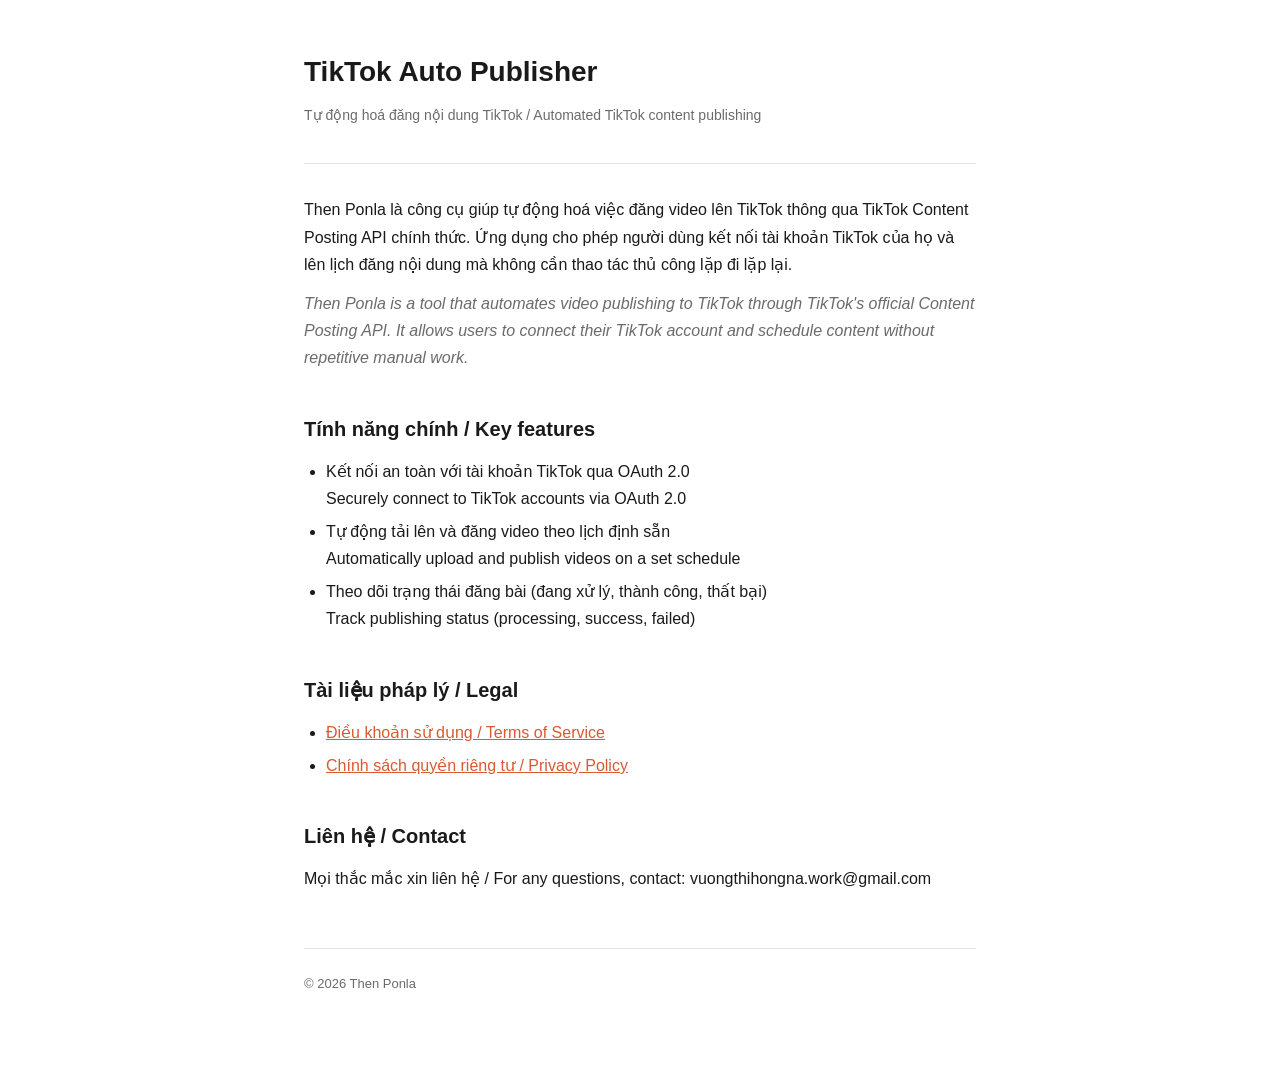
==== index.html @ 35792cd2 "Add files via upload upload terms" ====
<!DOCTYPE html>
<html lang="vi">
<head>
<meta charset="UTF-8">
<meta name="viewport" content="width=device-width, initial-scale=1.0">
<title>TikTok Auto Publisher</title>
<link rel="stylesheet" href="style.css">
</head>
<body>
<div class="wrap">
  <header class="page">
    <h1>TikTok Auto Publisher</h1>
    <p class="updated">Tự động hoá đăng nội dung TikTok / Automated TikTok content publishing</p>
  </header>

  <p>Then Ponla là công cụ giúp tự động hoá việc đăng video lên TikTok thông qua TikTok Content Posting API chính thức. Ứng dụng cho phép người dùng kết nối tài khoản TikTok của họ và lên lịch đăng nội dung mà không cần thao tác thủ công lặp đi lặp lại.</p>
  <p class="en">Then Ponla is a tool that automates video publishing to TikTok through TikTok's official Content Posting API. It allows users to connect their TikTok account and schedule content without repetitive manual work.</p>

  <h2>Tính năng chính / Key features</h2>
  <ul>
    <li>Kết nối an toàn với tài khoản TikTok qua OAuth 2.0<br><span class="en">Securely connect to TikTok accounts via OAuth 2.0</span></li>
    <li>Tự động tải lên và đăng video theo lịch định sẵn<br><span class="en">Automatically upload and publish videos on a set schedule</span></li>
    <li>Theo dõi trạng thái đăng bài (đang xử lý, thành công, thất bại)<br><span class="en">Track publishing status (processing, success, failed)</span></li>
  </ul>

  <h2>Tài liệu pháp lý / Legal</h2>
  <ul>
    <li><a href="terms.html">Điều khoản sử dụng / Terms of Service</a></li>
    <li><a href="privacy.html">Chính sách quyền riêng tư / Privacy Policy</a></li>
  </ul>

  <h2>Liên hệ / Contact</h2>
  <p>Mọi thắc mắc xin liên hệ / For any questions, contact: vuongthihongna.work@gmail.com</p>

  <footer class="page">
    &copy; 2026 Then Ponla
  </footer>
</div>
</body>
</html>
---- style.css ----
:root {
  --text: #1a1a1a;
  --muted: #6b6b6b;
  --border: #e3e3e0;
  --bg: #ffffff;
  --accent: #d85a30;
}
* { box-sizing: border-box; }
body {
  margin: 0;
  font-family: -apple-system, BlinkMacSystemFont, "Segoe UI", Helvetica, Arial, sans-serif;
  color: var(--text);
  background: var(--bg);
  line-height: 1.7;
}
.wrap {
  max-width: 720px;
  margin: 0 auto;
  padding: 48px 24px 96px;
}
header.page {
  margin-bottom: 32px;
  padding-bottom: 24px;
  border-bottom: 1px solid var(--border);
}
header.page h1 {
  font-size: 28px;
  font-weight: 600;
  margin: 0 0 8px;
}
header.page .updated {
  color: var(--muted);
  font-size: 14px;
}
nav.crumbs {
  font-size: 14px;
  margin-bottom: 24px;
}
nav.crumbs a {
  color: var(--accent);
  text-decoration: none;
}
nav.crumbs a:hover { text-decoration: underline; }
h2 {
  font-size: 20px;
  font-weight: 600;
  margin-top: 40px;
  margin-bottom: 12px;
}
p { margin: 0 0 12px; }
p.en {
  color: var(--muted);
  font-style: italic;
}
ul { margin: 0 0 12px; padding-left: 22px; }
li { margin-bottom: 6px; }
a { color: var(--accent); }
footer.page {
  margin-top: 56px;
  padding-top: 24px;
  border-top: 1px solid var(--border);
  color: var(--muted);
  font-size: 13px;
}
.placeholder {
  background: #fdf3ea;
  color: #854f0b;
  padding: 1px 4px;
  border-radius: 3px;
}
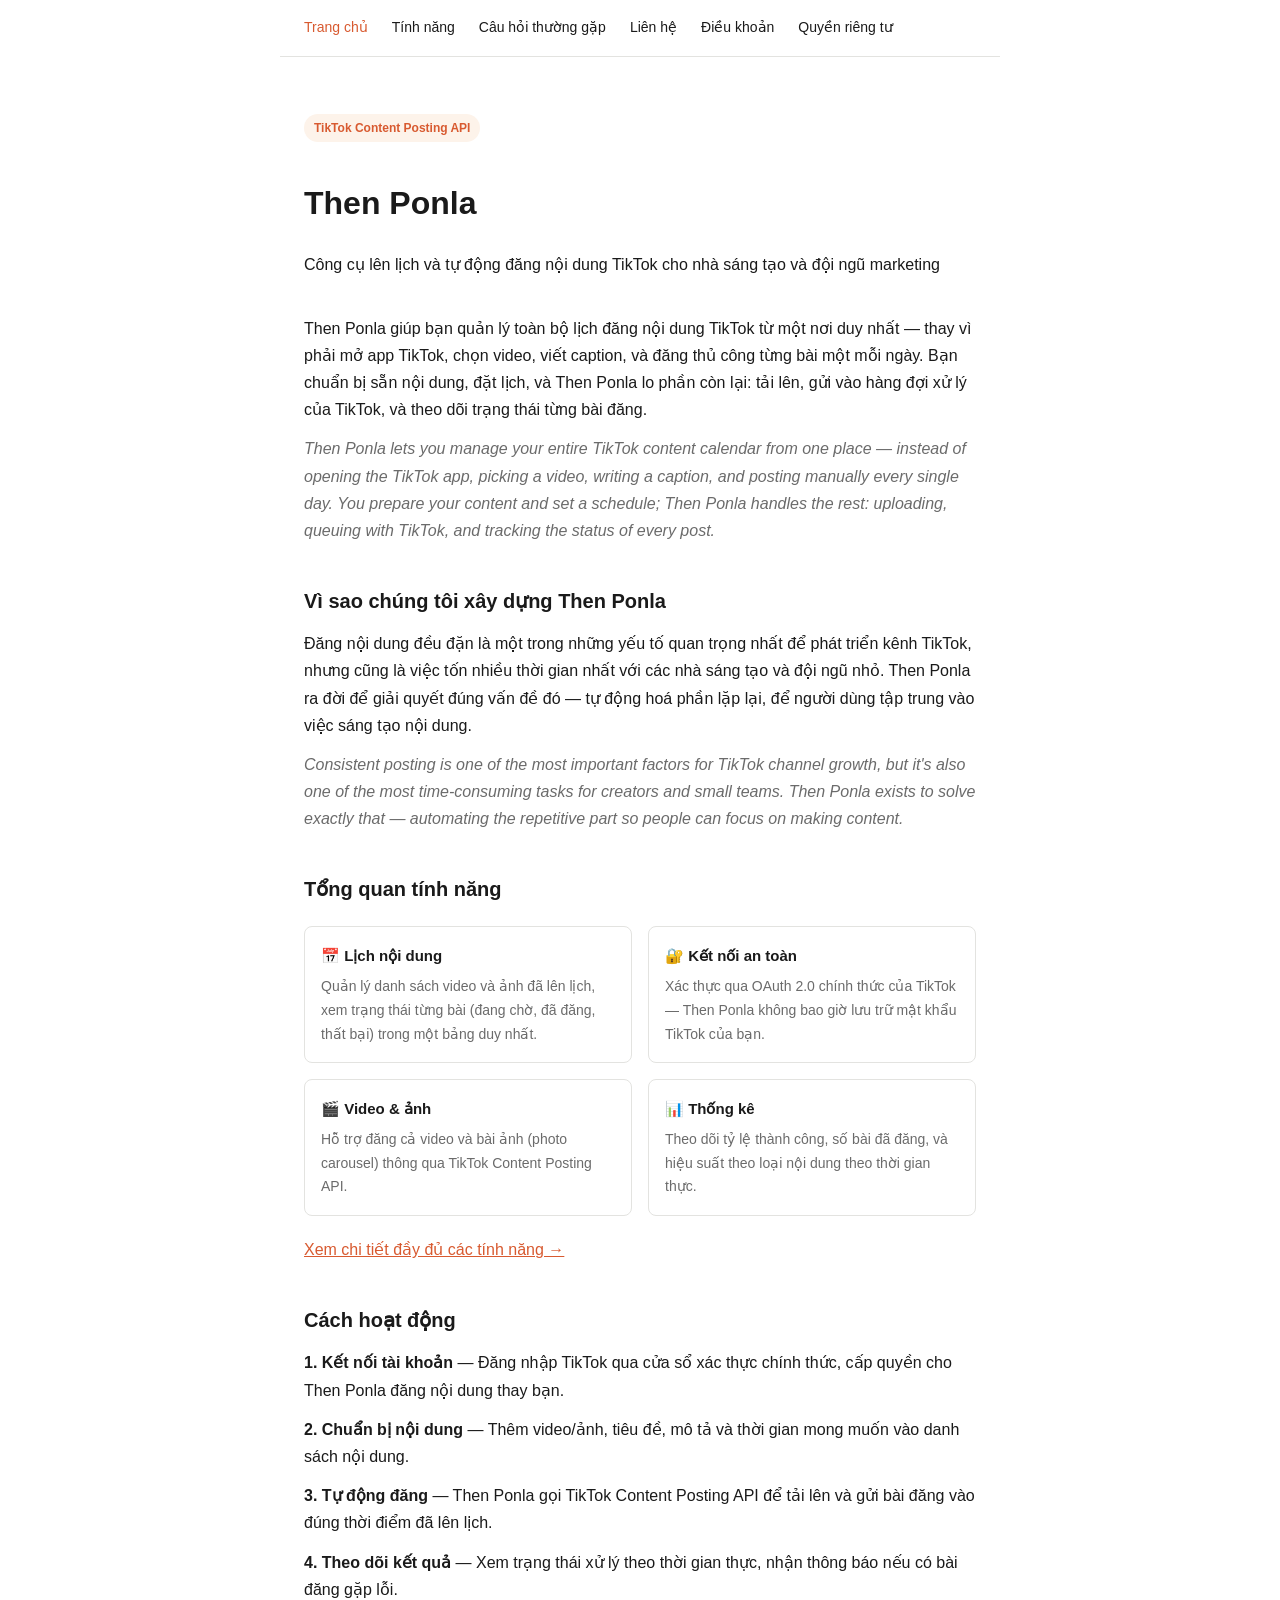
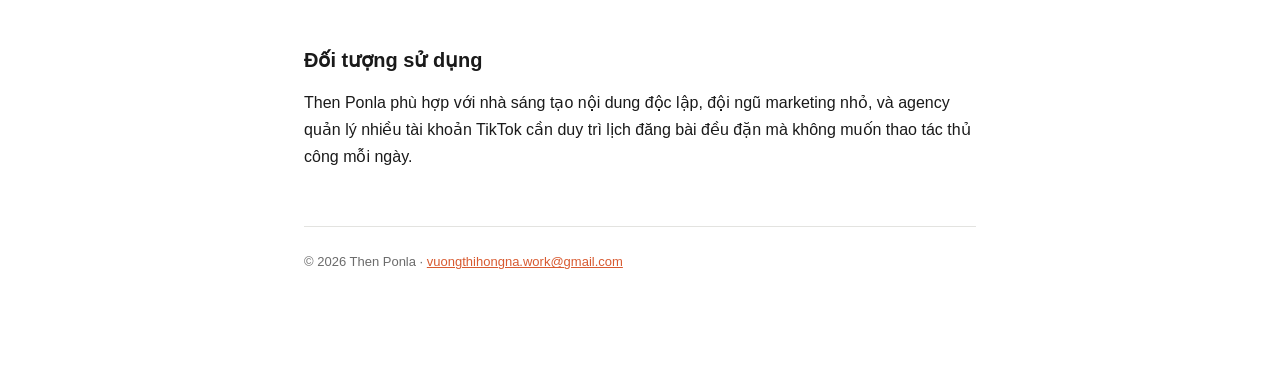
==== commit db91eeb7: "Add files via upload" ====
--- a/index.html
+++ b/index.html
@@ -3,37 +3,65 @@
 <head>
 <meta charset="UTF-8">
 <meta name="viewport" content="width=device-width, initial-scale=1.0">
-<title>TikTok Auto Publisher</title>
+<title>Then Ponla — TikTok Content Scheduling</title>
+<meta name="description" content="Then Ponla is a scheduling tool that helps creators plan, queue, and publish TikTok videos and photo posts automatically via TikTok's official Content Posting API.">
 <link rel="stylesheet" href="style.css">
 </head>
 <body>
+<nav class="sitenav">
+  <a href="index.html" class="active">Trang chủ</a>
+  <a href="features.html">Tính năng</a>
+  <a href="faq.html">Câu hỏi thường gặp</a>
+  <a href="contact.html">Liên hệ</a>
+  <a href="terms.html">Điều khoản</a>
+  <a href="privacy.html">Quyền riêng tư</a>
+</nav>
 <div class="wrap">
-  <header class="page">
-    <h1>TikTok Auto Publisher</h1>
-    <p class="updated">Tự động hoá đăng nội dung TikTok / Automated TikTok content publishing</p>
-  </header>
+  <div class="hero">
+    <span class="badge">TikTok Content Posting API</span>
+    <h1>Then Ponla</h1>
+    <p class="updated">Công cụ lên lịch và tự động đăng nội dung TikTok cho nhà sáng tạo và đội ngũ marketing</p>
+  </div>
 
-  <p>Then Ponla là công cụ giúp tự động hoá việc đăng video lên TikTok thông qua TikTok Content Posting API chính thức. Ứng dụng cho phép người dùng kết nối tài khoản TikTok của họ và lên lịch đăng nội dung mà không cần thao tác thủ công lặp đi lặp lại.</p>
-  <p class="en">Then Ponla is a tool that automates video publishing to TikTok through TikTok's official Content Posting API. It allows users to connect their TikTok account and schedule content without repetitive manual work.</p>
+  <p>Then Ponla giúp bạn quản lý toàn bộ lịch đăng nội dung TikTok từ một nơi duy nhất — thay vì phải mở app TikTok, chọn video, viết caption, và đăng thủ công từng bài một mỗi ngày. Bạn chuẩn bị sẵn nội dung, đặt lịch, và Then Ponla lo phần còn lại: tải lên, gửi vào hàng đợi xử lý của TikTok, và theo dõi trạng thái từng bài đăng.</p>
+  <p class="en">Then Ponla lets you manage your entire TikTok content calendar from one place — instead of opening the TikTok app, picking a video, writing a caption, and posting manually every single day. You prepare your content and set a schedule; Then Ponla handles the rest: uploading, queuing with TikTok, and tracking the status of every post.</p>
 
-  <h2>Tính năng chính / Key features</h2>
-  <ul>
-    <li>Kết nối an toàn với tài khoản TikTok qua OAuth 2.0<br><span class="en">Securely connect to TikTok accounts via OAuth 2.0</span></li>
-    <li>Tự động tải lên và đăng video theo lịch định sẵn<br><span class="en">Automatically upload and publish videos on a set schedule</span></li>
-    <li>Theo dõi trạng thái đăng bài (đang xử lý, thành công, thất bại)<br><span class="en">Track publishing status (processing, success, failed)</span></li>
-  </ul>
+  <h2>Vì sao chúng tôi xây dựng Then Ponla</h2>
+  <p>Đăng nội dung đều đặn là một trong những yếu tố quan trọng nhất để phát triển kênh TikTok, nhưng cũng là việc tốn nhiều thời gian nhất với các nhà sáng tạo và đội ngũ nhỏ. Then Ponla ra đời để giải quyết đúng vấn đề đó — tự động hoá phần lặp lại, để người dùng tập trung vào việc sáng tạo nội dung.</p>
+  <p class="en">Consistent posting is one of the most important factors for TikTok channel growth, but it's also one of the most time-consuming tasks for creators and small teams. Then Ponla exists to solve exactly that — automating the repetitive part so people can focus on making content.</p>
 
-  <h2>Tài liệu pháp lý / Legal</h2>
-  <ul>
-    <li><a href="terms.html">Điều khoản sử dụng / Terms of Service</a></li>
-    <li><a href="privacy.html">Chính sách quyền riêng tư / Privacy Policy</a></li>
-  </ul>
+  <h2>Tổng quan tính năng</h2>
+  <div class="feature-grid">
+    <div class="feature-card">
+      <h3>📅 Lịch nội dung</h3>
+      <p>Quản lý danh sách video và ảnh đã lên lịch, xem trạng thái từng bài (đang chờ, đã đăng, thất bại) trong một bảng duy nhất.</p>
+    </div>
+    <div class="feature-card">
+      <h3>🔐 Kết nối an toàn</h3>
+      <p>Xác thực qua OAuth 2.0 chính thức của TikTok — Then Ponla không bao giờ lưu trữ mật khẩu TikTok của bạn.</p>
+    </div>
+    <div class="feature-card">
+      <h3>🎬 Video &amp; ảnh</h3>
+      <p>Hỗ trợ đăng cả video và bài ảnh (photo carousel) thông qua TikTok Content Posting API.</p>
+    </div>
+    <div class="feature-card">
+      <h3>📊 Thống kê</h3>
+      <p>Theo dõi tỷ lệ thành công, số bài đã đăng, và hiệu suất theo loại nội dung theo thời gian thực.</p>
+    </div>
+  </div>
+  <p><a href="features.html">Xem chi tiết đầy đủ các tính năng →</a></p>
 
-  <h2>Liên hệ / Contact</h2>
-  <p>Mọi thắc mắc xin liên hệ / For any questions, contact: vuongthihongna.work@gmail.com</p>
+  <h2>Cách hoạt động</h2>
+  <p><strong>1. Kết nối tài khoản</strong> — Đăng nhập TikTok qua cửa sổ xác thực chính thức, cấp quyền cho Then Ponla đăng nội dung thay bạn.</p>
+  <p><strong>2. Chuẩn bị nội dung</strong> — Thêm video/ảnh, tiêu đề, mô tả và thời gian mong muốn vào danh sách nội dung.</p>
+  <p><strong>3. Tự động đăng</strong> — Then Ponla gọi TikTok Content Posting API để tải lên và gửi bài đăng vào đúng thời điểm đã lên lịch.</p>
+  <p><strong>4. Theo dõi kết quả</strong> — Xem trạng thái xử lý theo thời gian thực, nhận thông báo nếu có bài đăng gặp lỗi.</p>
+
+  <h2>Đối tượng sử dụng</h2>
+  <p>Then Ponla phù hợp với nhà sáng tạo nội dung độc lập, đội ngũ marketing nhỏ, và agency quản lý nhiều tài khoản TikTok cần duy trì lịch đăng bài đều đặn mà không muốn thao tác thủ công mỗi ngày.</p>
 
   <footer class="page">
-    &copy; 2026 Then Ponla
+    &copy; 2026 Then Ponla · <a href="contact.html">vuongthihongna.work@gmail.com</a>
   </footer>
 </div>
 </body>
--- a/style.css
+++ b/style.css
@@ -68,3 +68,66 @@
   padding: 1px 4px;
   border-radius: 3px;
 }
+nav.sitenav {
+  display: flex;
+  gap: 24px;
+  padding: 16px 24px;
+  border-bottom: 1px solid var(--border);
+  max-width: 720px;
+  margin: 0 auto;
+  font-size: 14px;
+  font-weight: 500;
+}
+nav.sitenav a {
+  color: var(--text);
+  text-decoration: none;
+}
+nav.sitenav a.active {
+  color: var(--accent);
+}
+nav.sitenav a:hover { color: var(--accent); }
+.hero {
+  padding: 8px 0 24px;
+}
+.hero .badge {
+  display: inline-block;
+  background: #fdf3ea;
+  color: var(--accent);
+  font-size: 12px;
+  font-weight: 600;
+  padding: 4px 10px;
+  border-radius: 999px;
+  margin-bottom: 12px;
+}
+.feature-grid {
+  display: grid;
+  grid-template-columns: 1fr 1fr;
+  gap: 16px;
+  margin: 20px 0;
+}
+.feature-card {
+  border: 1px solid var(--border);
+  border-radius: 8px;
+  padding: 16px;
+}
+.feature-card h3 {
+  font-size: 15px;
+  margin: 0 0 6px;
+}
+.feature-card p {
+  font-size: 14px;
+  color: var(--muted);
+  margin: 0;
+}
+.faq-item {
+  border-bottom: 1px solid var(--border);
+  padding: 16px 0;
+}
+.faq-item h3 {
+  font-size: 16px;
+  margin: 0 0 8px;
+}
+@media (max-width: 600px) {
+  .feature-grid { grid-template-columns: 1fr; }
+  nav.sitenav { flex-wrap: wrap; gap: 12px 20px; }
+}
